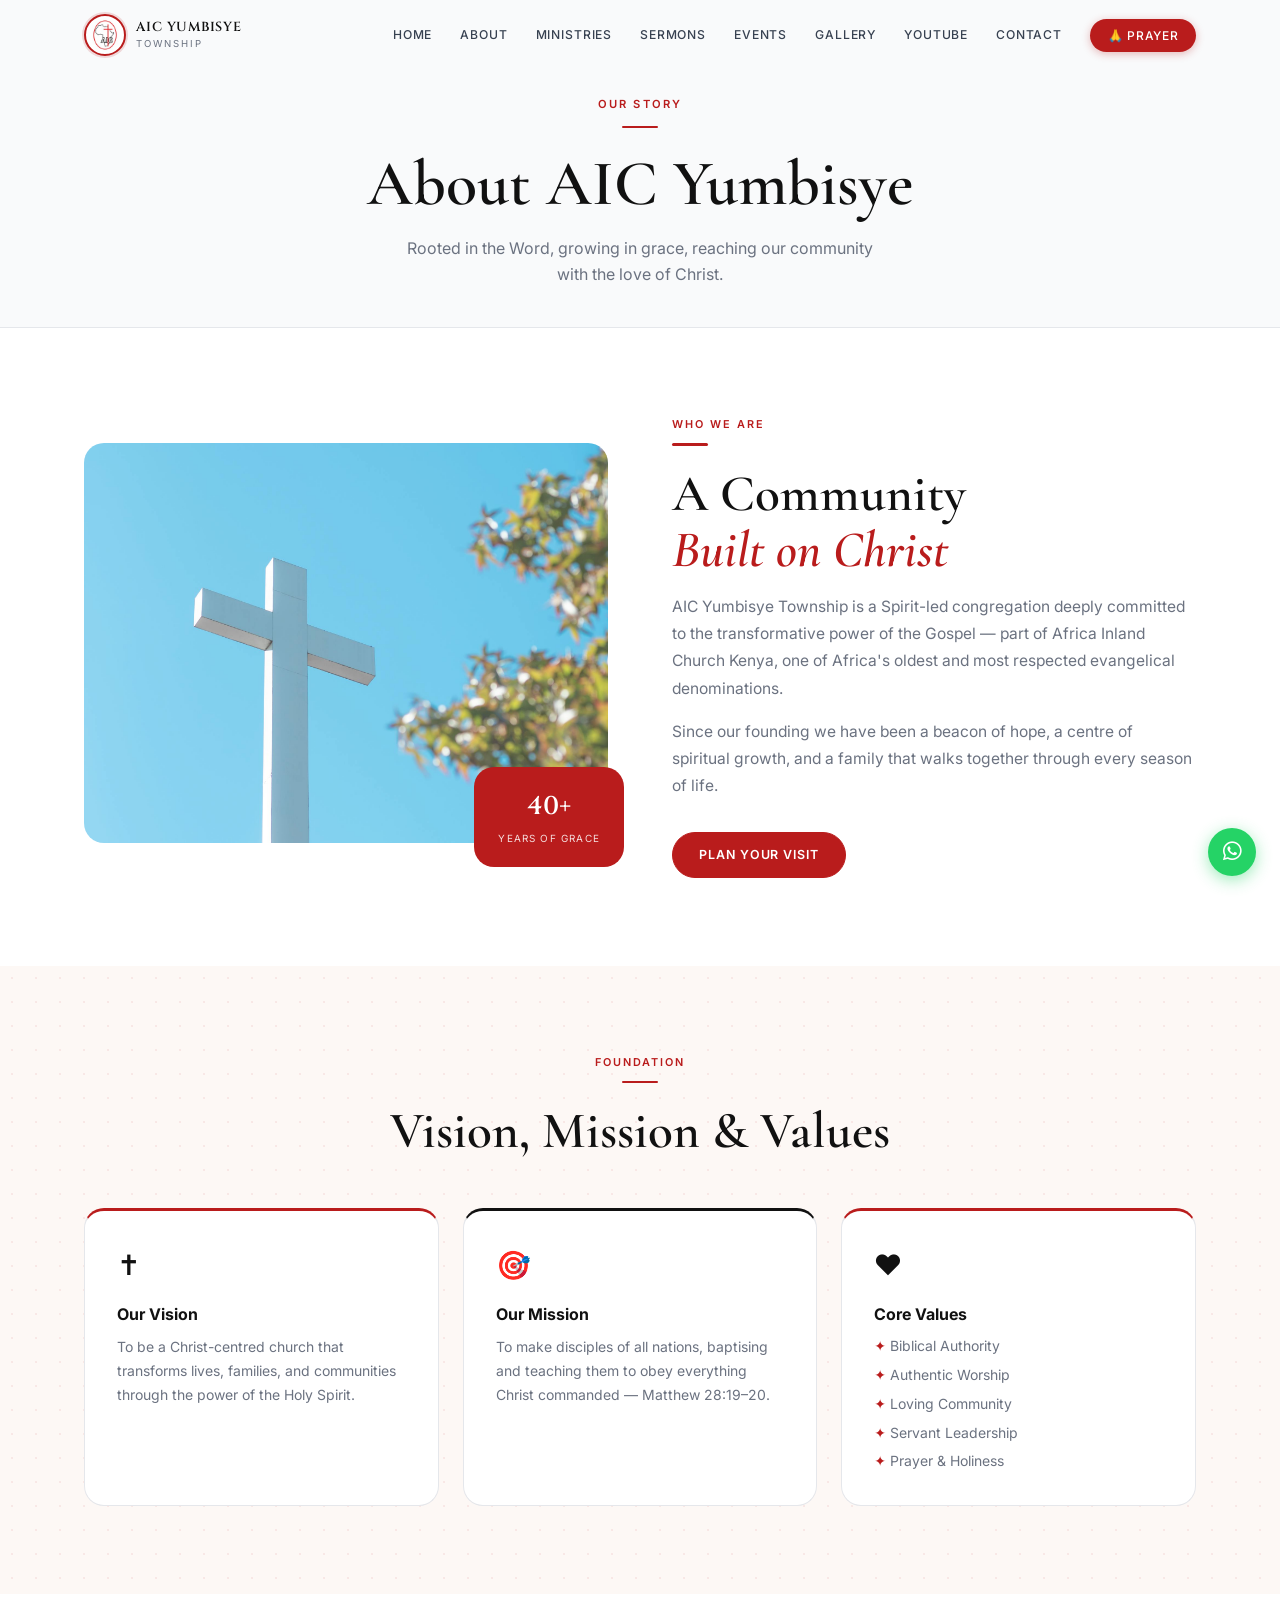
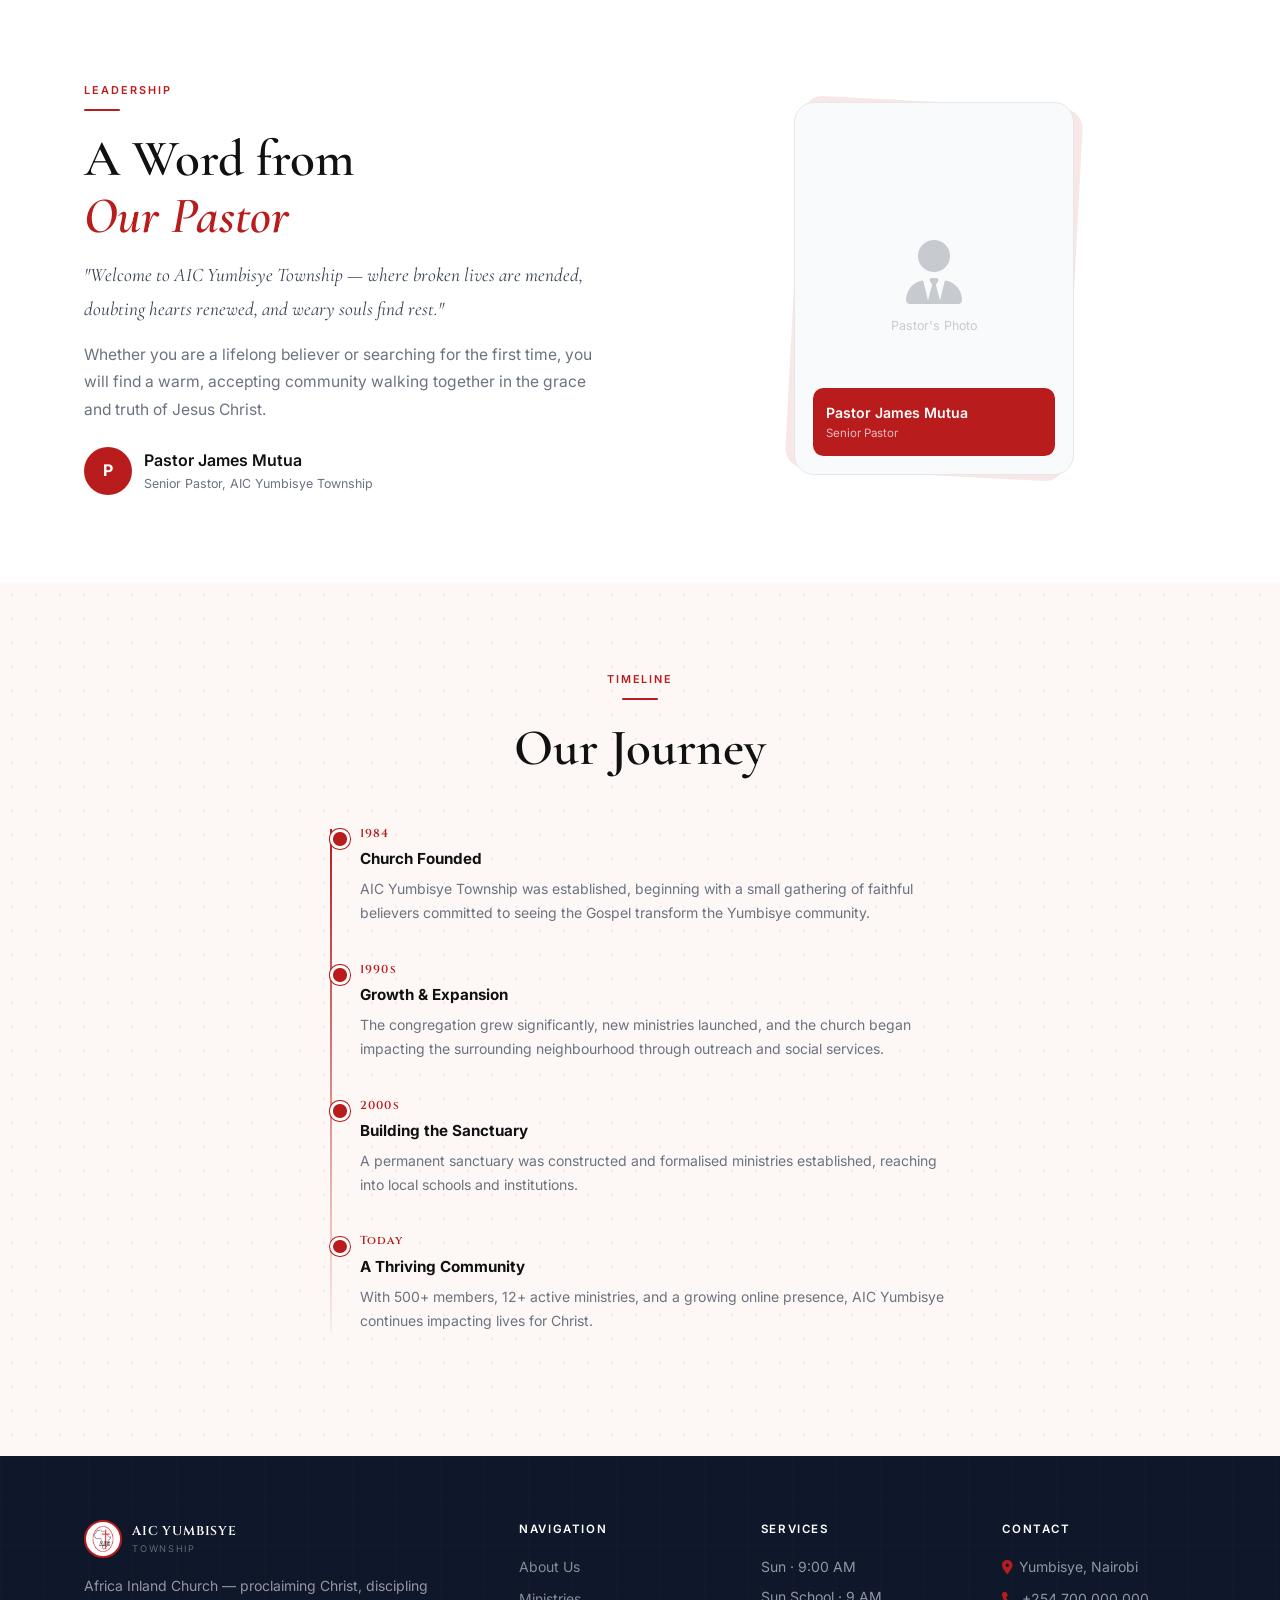
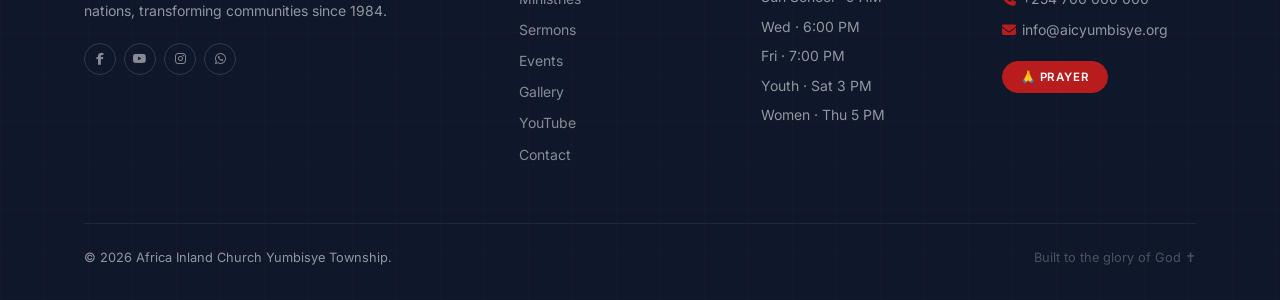
==== pages/about.html @ b7faeb1e "first commit" ====
<!DOCTYPE html>
<html lang="en">
<head>
<meta charset="UTF-8"/>
<meta name="viewport" content="width=device-width,initial-scale=1.0"/>
<title>About Us — AIC Yumbisye Township</title>
<link rel="stylesheet" href="../css/style.css"/>
<link rel="stylesheet" href="https://cdnjs.cloudflare.com/ajax/libs/font-awesome/6.5.0/css/all.min.css"/>
<script defer src="/_vercel/insights/script.js"></script>

</head><body><style>
#nav{}.page-hero{background:var(--bg-2);border-bottom:1px solid var(--line);}
.tl-line{position:absolute;left:.65rem;top:.4rem;bottom:-1.5rem;width:2px;background:linear-gradient(to bottom,var(--red),rgba(185,28,28,.08));}
</style>
<nav id="nav" class="dark-hero">
  <div class="bar">
    <div class="inner">
      <a href="../index.html" class="nav-logo">
        <img src="[data-uri]" alt="AIC Logo" class="logo-img"/>
        <div><div class="logo-name">AIC YUMBISYE</div><div class="logo-sub">Township</div></div>
      </a>
      <nav class="nl">
        <a href="../index.html">Home</a>
        <a href="../pages/about.html">About</a>
        <a href="../pages/ministries.html">Ministries</a>
        <a href="../pages/sermons.html">Sermons</a>
        <a href="../pages/events.html">Events</a>
        <a href="../pages/gallery.html">Gallery</a>
        <a href="../pages/youtube.html">YouTube</a>
        <a href="../pages/contact.html">Contact</a>
        <a href="#" onclick="openP();return false;" class="nav-pill">🙏 Prayer</a>
      </nav>
      <button id="burger" aria-label="Menu">
        <svg width="22" height="16" viewBox="0 0 22 16" fill="none">
          <rect y="0" width="22" height="2" rx="1" fill="currentColor"/>
          <rect y="7" width="16" height="2" rx="1" fill="currentColor"/>
          <rect y="14" width="22" height="2" rx="1" fill="currentColor"/>
        </svg>
      </button>
    </div>
    <div id="mob-nav">
      <a href="../index.html">Home</a>
      <a href="../pages/about.html">About</a>
      <a href="../pages/ministries.html">Ministries</a>
      <a href="../pages/sermons.html">Sermons</a>
      <a href="../pages/events.html">Events</a>
      <a href="../pages/gallery.html">Gallery</a>
      <a href="../pages/youtube.html">YouTube</a>
      <a href="../pages/contact.html">Contact</a>
      <a href="#" onclick="openP();return false;" class="mob-pill">🙏 Prayer Request</a>
    </div>
  </div>
</nav><div class="page-hero">
  <div class="wrap center">
    <p class="eyebrow">Our Story</p>
    <span class="rule center"></span>
    <h1>About AIC Yumbisye</h1>
    <p style="color:var(--ink-3);font-size:1rem;max-width:500px;margin:.75rem auto 0;">Rooted in the Word, growing in grace, reaching our community with the love of Christ.</p>
  </div>
</div>
<section class="sec bg-white">
  <div class="wrap">
    <div class="g2" style="align-items:center;gap:4rem;">
      <div class="reveal-l" style="position:relative;">
        <img src="../images/church-cross.jpg" alt="Church" style="width:100%;height:400px;object-fit:cover;border-radius:var(--r-lg);"/>
        <div style="position:absolute;bottom:-1rem;right:-1rem;background:var(--red);color:#fff;border-radius:var(--r-lg);padding:1.25rem 1.5rem;text-align:center;">
          <div style="font-family:Cinzel,serif;font-size:1.6rem;font-weight:600;">40+</div>
          <div style="font-size:.62rem;letter-spacing:.12em;text-transform:uppercase;opacity:.85;margin-top:.2rem;">Years of Grace</div>
        </div>
      </div>
      <div class="reveal-r">
        <span class="eyebrow">Who We Are</span><span class="rule"></span>
        <h2 class="sec-title">A Community<br/><em>Built on Christ</em></h2>
        <p class="sec-sub" style="margin-bottom:1rem;">AIC Yumbisye Township is a Spirit-led congregation deeply committed to the transformative power of the Gospel — part of Africa Inland Church Kenya, one of Africa's oldest and most respected evangelical denominations.</p>
        <p class="sec-sub" style="margin-bottom:2rem;">Since our founding we have been a beacon of hope, a centre of spiritual growth, and a family that walks together through every season of life.</p>
        <a href="contact.html" class="btn btn-red">Plan Your Visit</a>
      </div>
    </div>
  </div>
</section>

<section class="sec pattern">
  <div class="wrap">
    <div class="center reveal" style="margin-bottom:3rem;"><span class="eyebrow">Foundation</span><span class="rule center"></span><h2 class="sec-title">Vision, Mission & Values</h2></div>
    <div class="g3">
      <div class="card reveal" style="padding:2rem;border-top:3px solid var(--red);">
        <div style="font-size:1.75rem;margin-bottom:.9rem;">✝</div>
        <h4 style="margin-bottom:.5rem;">Our Vision</h4>
        <p class="text-sm text-muted" style="line-height:1.7;">To be a Christ-centred church that transforms lives, families, and communities through the power of the Holy Spirit.</p>
      </div>
      <div class="card reveal" style="padding:2rem;border-top:3px solid var(--ink);">
        <div style="font-size:1.75rem;margin-bottom:.9rem;">🎯</div>
        <h4 style="margin-bottom:.5rem;">Our Mission</h4>
        <p class="text-sm text-muted" style="line-height:1.7;">To make disciples of all nations, baptising and teaching them to obey everything Christ commanded — Matthew 28:19–20.</p>
      </div>
      <div class="card reveal" style="padding:2rem;border-top:3px solid var(--red);">
        <div style="font-size:1.75rem;margin-bottom:.9rem;">❤️</div>
        <h4 style="margin-bottom:.5rem;">Core Values</h4>
        <div style="display:flex;flex-direction:column;gap:.4rem;">
          <div class="text-sm text-muted"><span class="text-red">✦</span> Biblical Authority</div>
          <div class="text-sm text-muted"><span class="text-red">✦</span> Authentic Worship</div>
          <div class="text-sm text-muted"><span class="text-red">✦</span> Loving Community</div>
          <div class="text-sm text-muted"><span class="text-red">✦</span> Servant Leadership</div>
          <div class="text-sm text-muted"><span class="text-red">✦</span> Prayer & Holiness</div>
        </div>
      </div>
    </div>
  </div>
</section>

<section class="sec bg-white">
  <div class="wrap">
    <div class="g2" style="align-items:center;gap:4rem;">
      <div class="reveal-l">
        <span class="eyebrow">Leadership</span><span class="rule"></span>
        <h2 class="sec-title">A Word from<br/><em>Our Pastor</em></h2>
        <p style="font-family:Cormorant Garamond,serif;font-size:1.2rem;font-style:italic;line-height:1.78;color:var(--ink-2);margin-bottom:.9rem;">"Welcome to AIC Yumbisye Township — where broken lives are mended, doubting hearts renewed, and weary souls find rest."</p>
        <p class="sec-sub" style="margin-bottom:1.5rem;">Whether you are a lifelong believer or searching for the first time, you will find a warm, accepting community walking together in the grace and truth of Jesus Christ.</p>
        <div style="display:flex;align-items:center;gap:.75rem;">
          <div style="width:3rem;height:3rem;border-radius:50%;background:var(--red);display:flex;align-items:center;justify-content:center;color:#fff;font-weight:700;">P</div>
          <div><div class="fw6">Pastor James Mutua</div><div class="text-xs text-muted">Senior Pastor, AIC Yumbisye Township</div></div>
        </div>
      </div>
      <div class="reveal-r" style="display:flex;justify-content:center;">
        <div style="position:relative;width:min(280px,100%);">
          <div style="position:absolute;inset:0;background:var(--red);border-radius:var(--r-lg);transform:rotate(3deg);opacity:.1;"></div>
          <div style="position:relative;background:var(--bg-2);border-radius:var(--r-lg);border:1px solid var(--line);aspect-ratio:3/4;display:flex;align-items:center;justify-content:center;overflow:hidden;">
            <div style="text-align:center;color:var(--ink-3);opacity:.35;"><i class="fas fa-user-tie" style="font-size:4rem;display:block;margin-bottom:.5rem;"></i><span class="text-xs">Pastor's Photo</span></div>
            <div style="position:absolute;bottom:1.1rem;left:1.1rem;right:1.1rem;background:var(--red);border-radius:.65rem;padding:.85rem;">
              <div style="color:#fff;font-weight:600;font-size:.88rem;">Pastor James Mutua</div>
              <div style="color:rgba(255,255,255,.7);font-size:.72rem;">Senior Pastor</div>
            </div>
          </div>
        </div>
      </div>
    </div>
  </div>
</section>

<section class="sec pattern">
  <div class="wrap">
    <div class="center reveal" style="margin-bottom:3rem;"><span class="eyebrow">Timeline</span><span class="rule center"></span><h2 class="sec-title">Our Journey</h2></div>
    <div style="max-width:640px;margin:0 auto;padding-left:2.5rem;position:relative;">
      <div style="position:absolute;left:.65rem;top:.3rem;bottom:0;width:2px;background:linear-gradient(to bottom,var(--red),rgba(185,28,28,.05));"></div>

      <div class="reveal" style="position:relative;margin-bottom:2.25rem;">
        <div style="position:absolute;left:-1.85rem;top:.3rem;width:1.2rem;height:1.2rem;border-radius:50%;background:var(--red);border:3px solid #fff;box-shadow:0 0 0 1px var(--red);"></div>
        <div style="font-family:Cinzel,serif;color:var(--red);font-size:.72rem;font-weight:600;letter-spacing:.1em;margin-bottom:.25rem;">1984</div>
        <h4 style="margin-bottom:.35rem;font-size:.95rem;">Church Founded</h4>
        <p class="text-sm text-muted" style="line-height:1.7;">AIC Yumbisye Township was established, beginning with a small gathering of faithful believers committed to seeing the Gospel transform the Yumbisye community.</p>
      </div>
      <div class="reveal" style="position:relative;margin-bottom:2.25rem;">
        <div style="position:absolute;left:-1.85rem;top:.3rem;width:1.2rem;height:1.2rem;border-radius:50%;background:var(--red);border:3px solid #fff;box-shadow:0 0 0 1px var(--red);"></div>
        <div style="font-family:Cinzel,serif;color:var(--red);font-size:.72rem;font-weight:600;letter-spacing:.1em;margin-bottom:.25rem;">1990s</div>
        <h4 style="margin-bottom:.35rem;font-size:.95rem;">Growth & Expansion</h4>
        <p class="text-sm text-muted" style="line-height:1.7;">The congregation grew significantly, new ministries launched, and the church began impacting the surrounding neighbourhood through outreach and social services.</p>
      </div>
      <div class="reveal" style="position:relative;margin-bottom:2.25rem;">
        <div style="position:absolute;left:-1.85rem;top:.3rem;width:1.2rem;height:1.2rem;border-radius:50%;background:var(--red);border:3px solid #fff;box-shadow:0 0 0 1px var(--red);"></div>
        <div style="font-family:Cinzel,serif;color:var(--red);font-size:.72rem;font-weight:600;letter-spacing:.1em;margin-bottom:.25rem;">2000s</div>
        <h4 style="margin-bottom:.35rem;font-size:.95rem;">Building the Sanctuary</h4>
        <p class="text-sm text-muted" style="line-height:1.7;">A permanent sanctuary was constructed and formalised ministries established, reaching into local schools and institutions.</p>
      </div>
      <div class="reveal" style="position:relative;margin-bottom:2.25rem;">
        <div style="position:absolute;left:-1.85rem;top:.3rem;width:1.2rem;height:1.2rem;border-radius:50%;background:var(--red);border:3px solid #fff;box-shadow:0 0 0 1px var(--red);"></div>
        <div style="font-family:Cinzel,serif;color:var(--red);font-size:.72rem;font-weight:600;letter-spacing:.1em;margin-bottom:.25rem;">Today</div>
        <h4 style="margin-bottom:.35rem;font-size:.95rem;">A Thriving Community</h4>
        <p class="text-sm text-muted" style="line-height:1.7;">With 500+ members, 12+ active ministries, and a growing online presence, AIC Yumbisye continues impacting lives for Christ.</p>
      </div>
    </div>
  </div>
</section>
<footer>
  <div class="wrap" style="padding-top:4rem;padding-bottom:2rem;">
    <div style="display:grid;grid-template-columns:2fr 1fr 1fr 1fr;gap:3rem;margin-bottom:3rem;">
      <div>
        <div style="display:flex;align-items:center;gap:.65rem;margin-bottom:1rem;">
          <img src="[data-uri]" alt="AIC" style="width:38px;height:38px;border-radius:50%;border:2px solid var(--red);object-fit:contain;background:#fff;padding:1px;"/>
          <div><div style="font-family:Cinzel,serif;color:#fff;font-size:.8rem;font-weight:600;letter-spacing:.06em;">AIC YUMBISYE</div><div style="font-size:.58rem;letter-spacing:.18em;text-transform:uppercase;color:rgba(255,255,255,.35);">Township</div></div>
        </div>
        <p style="line-height:1.75;margin-bottom:1.25rem;font-size:.875rem;">Africa Inland Church — proclaiming Christ, discipling nations, transforming communities since 1984.</p>
        <div style="display:flex;gap:.5rem;flex-wrap:wrap;">
          <a href="#" class="soc" aria-label="Facebook"><i class="fab fa-facebook-f"></i></a>
          <a href="https://www.youtube.com/channel/UCGUDxsDWmpTShlr178S-XfQ" target="_blank" class="soc"><i class="fab fa-youtube"></i></a>
          <a href="#" class="soc"><i class="fab fa-instagram"></i></a>
          <a href="https://wa.me/254700000000" class="soc"><i class="fab fa-whatsapp"></i></a>
        </div>
      </div>
      <div><h5>Navigation</h5><a href="../pages/about.html">About Us</a><a href="../pages/ministries.html">Ministries</a><a href="../pages/sermons.html">Sermons</a><a href="../pages/events.html">Events</a><a href="../pages/gallery.html">Gallery</a><a href="../pages/youtube.html">YouTube</a><a href="../pages/contact.html">Contact</a></div>
      <div><h5>Services</h5><p style="margin-bottom:.45rem;font-size:.875rem;">Sun · 9:00 AM</p><p style="margin-bottom:.45rem;font-size:.875rem;">Sun School · 9 AM</p><p style="margin-bottom:.45rem;font-size:.875rem;">Wed · 6:00 PM</p><p style="margin-bottom:.45rem;font-size:.875rem;">Fri · 7:00 PM</p><p style="margin-bottom:.45rem;font-size:.875rem;">Youth · Sat 3 PM</p><p style="font-size:.875rem;">Women · Thu 5 PM</p></div>
      <div><h5>Contact</h5><p style="margin-bottom:.55rem;font-size:.875rem;"><i class="fas fa-map-marker-alt" style="color:var(--red);margin-right:.35rem;"></i>Yumbisye, Nairobi</p><p style="margin-bottom:.55rem;font-size:.875rem;"><i class="fas fa-phone" style="color:var(--red);margin-right:.35rem;"></i>+254 700 000 000</p><p style="margin-bottom:1.25rem;font-size:.875rem;"><i class="fas fa-envelope" style="color:var(--red);margin-right:.35rem;"></i>info@aicyumbisye.org</p><button onclick="openP()" class="btn btn-sm" style="background:var(--red);color:#fff;border-color:var(--red);">🙏 Prayer</button></div>
    </div>
    <div style="border-top:1px solid rgba(255,255,255,.07);padding-top:1.5rem;display:flex;justify-content:space-between;align-items:center;flex-wrap:wrap;gap:1rem;">
      <p style="font-size:.8rem;">© <span id="yr"></span> Africa Inland Church Yumbisye Township.</p>
      <p style="font-size:.8rem;color:rgba(255,255,255,.25);">Built to the glory of God ✝</p>
    </div>
  </div>
</footer>
<style>@media(max-width:860px){footer .wrap>div:first-child{grid-template-columns:1fr 1fr!important}} @media(max-width:500px){footer .wrap>div:first-child{grid-template-columns:1fr!important}}</style>
<div id="pmodal" style="position:fixed;inset:0;z-index:300;background:rgba(0,0,0,.65);backdrop-filter:blur(4px);align-items:center;justify-content:center;padding:1rem;" onclick="closePBg(event)">
  <div id="pbox" style="background:#fff;border-radius:1.25rem;max-width:460px;width:100%;padding:2.5rem;position:relative;box-shadow:0 24px 64px rgba(0,0,0,.2);">
    <button onclick="closeP()" style="position:absolute;top:1rem;right:1rem;width:2rem;height:2rem;border-radius:50%;background:var(--bg-2);border:none;cursor:pointer;font-size:.9rem;display:flex;align-items:center;justify-content:center;" onmouseover="this.style.background='var(--red)';this.style.color='#fff'" onmouseout="this.style.background='var(--bg-2)';this.style.color='inherit'">✕</button>
    <div style="text-align:center;margin-bottom:1.75rem;">
      <div style="width:3rem;height:3rem;background:var(--red-s);border-radius:50%;display:flex;align-items:center;justify-content:center;margin:0 auto .9rem;font-size:1.3rem;">🙏</div>
      <h3 style="font-family:Cormorant Garamond,serif;font-size:1.75rem;font-weight:600;margin-bottom:.3rem;">Prayer Request</h3>
      <p style="color:var(--ink-3);font-size:.875rem;">Share your heart — our team will intercede for you.</p>
    </div>
    <div id="pform" style="display:flex;flex-direction:column;gap:.9rem;">
      <input id="prn" type="text" placeholder="Your Name" class="inp"/>
      <input id="pre" type="email" placeholder="Email (optional)" class="inp"/>
      <textarea id="prr" placeholder="Write your prayer request here…" class="inp"></textarea>
      <label style="display:flex;align-items:center;gap:.5rem;font-size:.85rem;color:var(--ink-3);cursor:pointer;"><input type="checkbox" style="accent-color:var(--red);"> Submit anonymously</label>
      <button onclick="submitP()" class="btn btn-red" style="width:100%;justify-content:center;">Submit Request</button>
    </div>
    <div id="pok" style="display:none;text-align:center;padding:1rem 0;">
      <div style="font-size:2.5rem;margin-bottom:.75rem;">🙏</div>
      <h4 style="font-size:1.1rem;font-weight:600;margin-bottom:.3rem;">Received!</h4>
      <p style="color:var(--ink-3);font-size:.875rem;">Our prayer team will lift your request to the Lord. Be blessed!</p>
    </div>
  </div>
</div><a href="https://wa.me/254700000000?text=Hello%20AIC%20Yumbisye!" target="_blank" class="wa" aria-label="WhatsApp"><i class="fab fa-whatsapp"></i></a><script>
const nav=document.getElementById('nav');
function syncNav(){if(window.scrollY>40){nav.classList.add('scrolled');nav.classList.remove('dark-hero');}else{nav.classList.remove('scrolled');if(nav.dataset.dark)nav.classList.add('dark-hero');}}
window.addEventListener('scroll',syncNav,{passive:true});syncNav();
document.getElementById('burger').addEventListener('click',()=>{const m=document.getElementById('mob-nav');m.style.display=m.style.display==='block'?'none':'block';});
const ro=new IntersectionObserver(entries=>{entries.forEach(e=>{if(e.isIntersecting){e.target.classList.add('up');ro.unobserve(e.target);}});},{threshold:.1});
document.querySelectorAll('.reveal,.reveal-l,.reveal-r').forEach(el=>ro.observe(el));
function openP(){document.getElementById('pmodal').classList.add('on');}
function closeP(){document.getElementById('pmodal').classList.remove('on');document.getElementById('pok').style.display='none';document.getElementById('pform').style.display='flex';}
function closePBg(e){if(e.target===document.getElementById('pmodal'))closeP();}
function submitP(){if(!document.getElementById('prr').value.trim()){alert('Please write your prayer request.');return;}document.getElementById('pform').style.display='none';document.getElementById('pok').style.display='block';setTimeout(closeP,4000);}
const yr=document.getElementById('yr');if(yr)yr.textContent=new Date().getFullYear();
</script></body></html>
---- css/style.css ----
/* ═══════════════════════════════════════════════════════
   AIC YUMBISYE — CLEAN DESIGN SYSTEM v3
   Philosophy: White-first. Red accents. One dark section max per page.
═══════════════════════════════════════════════════════ */

@import url('https://fonts.googleapis.com/css2?family=Cormorant+Garamond:ital,wght@0,400;0,500;0,600;0,700;1,400;1,600&family=Inter:wght@300;400;500;600&family=Cinzel:wght@500;600&display=swap');

:root {
  --red:      #B91C1C;
  --red-h:    #991B1B;
  --red-s:    #FEF2F2;   /* red tint bg */
  --ink:      #111111;
  --ink-2:    #374151;
  --ink-3:    #6B7280;
  --line:     #E5E7EB;
  --bg:       #FFFFFF;
  --bg-2:     #F9FAFB;
  --bg-3:     #FDF8F5;   /* warm cream */
  --dark:     #0F172A;   /* used ONCE per page max */
  --r:        0.75rem;
  --r-lg:     1.25rem;
  --shadow:   0 1px 3px rgba(0,0,0,.06), 0 4px 16px rgba(0,0,0,.06);
  --shadow-md:0 4px 24px rgba(0,0,0,.10);
  --t:        .28s ease;
}

*, *::before, *::after { box-sizing: border-box; margin: 0; padding: 0; }
html { scroll-behavior: smooth; }
body {
  font-family: 'Inter', system-ui, sans-serif;
  background: #fff;
  color: var(--ink);
  line-height: 1.6;
  -webkit-font-smoothing: antialiased;
  overflow-x: hidden;
}

/* ── TYPE ── */
h1,h2,h3 { font-family: 'Cormorant Garamond', Georgia, serif; line-height: 1.12; font-weight: 600; }
.cinzel   { font-family: 'Cinzel', serif; }

/* ── LAYOUT ── */
.wrap     { max-width: 1160px; margin: 0 auto; padding: 0 1.5rem; }
.sec      { padding: 5.5rem 0; }
.sec-sm   { padding: 3.5rem 0; }

/* ── SUBTLE BG PATTERNS (very light) ── */
.bg-white  { background: #fff; }
.bg-cream  { background: var(--bg-3); }
.bg-grey   { background: var(--bg-2); }
.bg-red-tint { background: var(--red-s); }

/* Cross dot pattern — only on cream bg */
.pattern {
  background-color: var(--bg-3);
  background-image: radial-gradient(circle, rgba(185,28,28,.07) 1px, transparent 1px);
  background-size: 24px 24px;
}

/* Dark hero only — fine grid */
.bg-dark {
  background-color: var(--dark);
  background-image:
    linear-gradient(rgba(185,28,28,.06) 1px, transparent 1px),
    linear-gradient(90deg, rgba(185,28,28,.06) 1px, transparent 1px);
  background-size: 44px 44px;
}

/* Red section — diagonal stripe */
.bg-red-full {
  background-color: var(--red);
  background-image: repeating-linear-gradient(
    -45deg, transparent, transparent 12px,
    rgba(255,255,255,.04) 12px, rgba(255,255,255,.04) 13px
  );
}

/* ════════════════════════════════
   NAVBAR  — single unified bar
════════════════════════════════ */
#nav {
  position: fixed; top: 0; left: 0; right: 0; z-index: 200;
  /* single bar — no ticker above */
}
#nav .bar {
  background: rgba(255,255,255,.0);
  backdrop-filter: blur(0px);
  border-bottom: 1px solid transparent;
  transition: background var(--t), backdrop-filter var(--t), border-color var(--t), box-shadow var(--t);
}
#nav.scrolled .bar {
  background: rgba(255,255,255,.97);
  backdrop-filter: blur(16px);
  border-bottom: 1px solid var(--line);
  box-shadow: 0 1px 12px rgba(0,0,0,.06);
}
/* Dark page heroes need white nav text before scroll */
#nav.dark-hero .logo-name,
#nav.dark-hero .logo-sub,
#nav.dark-hero .nl a { color: rgba(255,255,255,.85); }
#nav.dark-hero .nl a::after { background: #fff; }
#nav.dark-hero #burger svg { color: #fff; }
#nav.scrolled .logo-name  { color: var(--ink) !important; }
#nav.scrolled .logo-sub   { color: var(--ink-3) !important; }
#nav.scrolled .nl a       { color: var(--ink-2) !important; }
#nav.scrolled #burger svg { color: var(--ink) !important; }

#nav .inner {
  max-width: 1160px; margin: 0 auto;
  display: flex; align-items: center; justify-content: space-between;
  padding: .9rem 1.5rem;
  gap: 2rem;
}

/* Logo */
.nav-logo { display: flex; align-items: center; gap: .65rem; text-decoration: none; flex-shrink: 0; }
.logo-img  {
  width: 42px; height: 42px; border-radius: 50%;
  background: #fff; border: 2px solid var(--red);
  object-fit: contain; padding: 1px;
  flex-shrink: 0;
  box-shadow: 0 0 0 2px rgba(185,28,28,.15);
}
.logo-name { font-family: 'Cinzel', serif; font-size: .82rem; font-weight: 600; color: var(--ink); letter-spacing: .06em; line-height: 1.2; transition: color var(--t); }
.logo-sub  { font-size: .6rem; letter-spacing: .2em; text-transform: uppercase; color: var(--ink-3); transition: color var(--t); }

/* Nav links */
.nl { display: flex; align-items: center; gap: 1.75rem; }
.nl a {
  font-size: .76rem; font-weight: 500; letter-spacing: .07em; text-transform: uppercase;
  color: var(--ink-2); text-decoration: none;
  position: relative; padding-bottom: 2px;
  transition: color var(--t);
}
.nl a::after {
  content: ''; position: absolute; bottom: 0; left: 0; right: 0;
  height: 1.5px; background: var(--red);
  transform: scaleX(0); transform-origin: center;
  transition: transform var(--t);
}
.nl a:hover, .nl a.active { color: var(--red); }
.nl a:hover::after, .nl a.active::after { transform: scaleX(1); }

/* Prayer CTA pill */
.nav-pill {
  background: var(--red); color: #fff !important;
  padding: .45rem 1.1rem !important; border-radius: 2rem;
  font-size: .75rem !important;
  letter-spacing: .06em !important;
  white-space: nowrap; flex-shrink: 0;
  transition: background var(--t) !important;
  box-shadow: 0 2px 8px rgba(185,28,28,.3);
}
.nav-pill::after { display: none !important; }
.nav-pill:hover  { background: var(--red-h) !important; }

/* Mobile burger */
#burger { display: none; background: none; border: none; cursor: pointer; padding: .3rem; }
#mob-nav {
  display: none;
  background: #fff;
  border-top: 1px solid var(--line);
  padding: .75rem 0 1.25rem;
}
#mob-nav a {
  display: block; padding: .7rem 1.5rem;
  font-size: .85rem; font-weight: 500; color: var(--ink-2);
  text-decoration: none; letter-spacing: .04em;
  border-bottom: 1px solid var(--line);
  transition: background var(--t), color var(--t);
}
#mob-nav a:last-of-type { border-bottom: none; }
#mob-nav a:hover { background: var(--red-s); color: var(--red); }
.mob-pill {
  margin: .75rem 1.5rem 0;
  display: block; text-align: center;
  background: var(--red); color: #fff !important;
  border-radius: 2rem; padding: .7rem 1.5rem !important;
  font-weight: 600 !important;
}

@media (max-width: 860px) {
  .nl     { display: none; }
  #burger { display: flex; align-items: center; justify-content: center; }
}

/* ════════════════
   PAGE HERO (inner pages)
════════════════ */
.page-hero {
   /* padding: 9rem 0 4.5rem; */
  padding: 6rem 0 2.5rem;
  background: #fff;
  border-bottom: 1px solid var(--line);
  text-align: center;
}
.page-hero .eyebrow {
  font-size: .7rem; font-weight: 600; letter-spacing: .18em;
  text-transform: uppercase; color: var(--red); margin-bottom: .75rem;
}
.page-hero h1 {
  font-size: clamp(2.4rem, 5.5vw, 4rem); color: var(--ink);
  margin-bottom: 1rem;
}
.page-hero p { color: var(--ink-3); font-size: 1rem; max-width: 500px; margin: 0 auto; }

/* ════════════════
   SECTION LABELS
════════════════ */
.eyebrow {
  font-size: .68rem; font-weight: 600; letter-spacing: .18em;
  text-transform: uppercase; color: var(--red); display: block; margin-bottom: .6rem;
}
.sec-title {
  font-size: clamp(2rem, 4.5vw, 3.2rem);
  color: var(--ink); margin-bottom: .9rem; line-height: 1.1;
}
.sec-title em { color: var(--red); font-style: italic; }
.sec-sub  { color: var(--ink-3); font-size: .975rem; max-width: 520px; line-height: 1.75; }

/* thin red rule */
.rule { width: 36px; height: 2.5px; background: var(--red); border-radius: 2px; display: block; margin: .6rem 0 1.25rem; }
.rule.center { margin: .6rem auto 1.25rem; }

/* ════════════════
   BUTTONS
════════════════ */
.btn {
  display: inline-flex; align-items: center; gap: .45rem;
  font-size: .78rem; font-weight: 600; letter-spacing: .07em; text-transform: uppercase;
  padding: .75rem 1.65rem; border-radius: 2rem;
  border: 1.5px solid transparent;
  text-decoration: none; cursor: pointer;
  transition: all var(--t); white-space: nowrap;
  font-family: 'Inter', sans-serif;
}
.btn-red   { background: var(--red); color: #fff; border-color: var(--red); }
.btn-red:hover { background: var(--red-h); border-color: var(--red-h); transform: translateY(-1px); box-shadow: 0 6px 20px rgba(185,28,28,.28); }
.btn-ghost { background: transparent; color: var(--red); border-color: var(--red); }
.btn-ghost:hover { background: var(--red); color: #fff; transform: translateY(-1px); }
.btn-dark  { background: transparent; color: #fff; border-color: rgba(255,255,255,.4); }
.btn-dark:hover { background: #fff; color: var(--ink); }
.btn-sm    { padding: .5rem 1.1rem; font-size: .72rem; }

/* ════════════════
   CARDS
════════════════ */
.card {
  background: #fff; border-radius: var(--r-lg);
  border: 1px solid var(--line);
  overflow: hidden;
  transition: transform var(--t), box-shadow var(--t), border-color var(--t);
}
.card:hover { transform: translateY(-4px); box-shadow: var(--shadow-md); border-color: rgba(185,28,28,.15); }

/* ════════════════
   SCHEDULE TABLE
════════════════ */
.sched-row {
  display: grid; grid-template-columns: 1fr auto auto;
  gap: 1rem; align-items: center;
  padding: 1.1rem 1.5rem;
  border-bottom: 1px solid var(--line);
  transition: background var(--t);
}
.sched-row:last-child { border-bottom: none; }
.sched-row:hover { background: var(--red-s); }

/* ════════════════
   MASONRY
════════════════ */
.masonry { columns: 3 240px; column-gap: .75rem; }
.m-item  { break-inside: avoid; margin-bottom: .75rem; border-radius: var(--r); overflow: hidden; cursor: pointer; position: relative; }
.m-item img { width: 100%; display: block; transition: transform .5s ease; }
.m-item:hover img { transform: scale(1.05); }
.m-overlay { position: absolute; inset: 0; background: transparent; display: flex; align-items: center; justify-content: center; transition: background var(--t); }
.m-overlay i { color: #fff; font-size: 1.4rem; opacity: 0; transform: scale(.5); transition: all .3s; }
.m-item:hover .m-overlay { background: rgba(185,28,28,.45); }
.m-item:hover .m-overlay i { opacity: 1; transform: scale(1); }

/* ════════════════
   TESTIMONIAL
════════════════ */
.tslide { display: none; }
.tslide.on { display: block; }

/* ════════════════
   COUNTDOWN
════════════════ */
.cd-wrap { display: flex; gap: .75rem; }
.cd-box  { text-align: center; background: rgba(255,255,255,.12); border: 1px solid rgba(255,255,255,.2); border-radius: var(--r); padding: .9rem 1.1rem; }
.cd-n    { font-family: 'Cinzel', serif; font-size: 1.9rem; font-weight: 600; color: #fff; line-height: 1; }
.cd-l    { font-size: .58rem; letter-spacing: .15em; text-transform: uppercase; color: rgba(255,255,255,.6); margin-top: .2rem; }

/* Light countdown (events page) */
.cd-box.light { background: var(--red-s); border: 1px solid rgba(185,28,28,.15); }
.cd-box.light .cd-n { color: var(--red); }
.cd-box.light .cd-l { color: var(--ink-3); }

/* ════════════════
   FORM INPUTS
════════════════ */
.inp {
  width: 100%; padding: .8rem 1rem;
  border: 1.5px solid var(--line); border-radius: var(--r);
  font-size: .9rem; font-family: 'Inter', sans-serif;
  color: var(--ink); background: #fff; outline: none;
  transition: border-color var(--t), box-shadow var(--t);
}
.inp:focus { border-color: var(--red); box-shadow: 0 0 0 3px rgba(185,28,28,.08); }
.inp::placeholder { color: var(--ink-3); }
textarea.inp { resize: vertical; min-height: 120px; }

/* ════════════════
   PRAYER MODAL
════════════════ */
#pmodal { display: none; }
#pmodal.on { display: flex; }

/* ════════════════
   WHATSAPP FAB
════════════════ */
.wa {
  position: fixed; bottom: 1.5rem; right: 1.5rem; z-index: 100;
  width: 3rem; height: 3rem; border-radius: 50%;
  background: #25D366; color: #fff;
  display: flex; align-items: center; justify-content: center;
  font-size: 1.35rem; text-decoration: none;
  box-shadow: 0 4px 16px rgba(37,211,102,.45);
  animation: wap 2.5s ease-in-out infinite;
}
@keyframes wap {
  0%,100% { box-shadow: 0 4px 16px rgba(37,211,102,.45); }
  50%      { box-shadow: 0 4px 28px rgba(37,211,102,.7); }
}

/* ════════════════
   SCROLL REVEAL
════════════════ */
.reveal, .reveal-l, .reveal-r {
  opacity: 0; transition: opacity .7s ease, transform .7s ease;
}
.reveal   { transform: translateY(28px); }
.reveal-l { transform: translateX(-28px); }
.reveal-r { transform: translateX(28px); }
.reveal.up, .reveal-l.up, .reveal-r.up { opacity: 1; transform: none; }
.reveal:nth-child(2){transition-delay:.08s}
.reveal:nth-child(3){transition-delay:.16s}
.reveal:nth-child(4){transition-delay:.24s}
.reveal:nth-child(5){transition-delay:.32s}
.reveal:nth-child(6){transition-delay:.40s}

/* ════════════════
   HERO SLIDES
════════════════ */
.hslide { position: absolute; inset: 0; opacity: 0; transition: opacity 1.3s ease; }
.hslide.on { opacity: 1; }
/* .hslide.s1 { background: linear-gradient(160deg, rgba(15,23,42,.55) 0%, rgba(153,27,27,.40) 100%), url('../images/1a.jpg') center/cover no-repeat; }
.hslide.s2 { background: linear-gradient(160deg, rgba(153,27,27,.45) 0%, rgba(15,23,42,.55) 100%), url('../images/2a.jpg') center/cover no-repeat; }
.hslide.s3 { background: linear-gradient(160deg, rgba(15,23,42,.50) 0%, rgba(153,27,27,.40) 100%), url('../images/3a.jpg') center/cover no-repeat; } */

.hslide.s1 { background: linear-gradient(160deg, rgba(15,23,42,.55) 0%, rgba(153,27,27,.40) 100%), url('../images/banner1.jpg') center/cover no-repeat; }
.hslide.s2 { background: linear-gradient(160deg, rgba(153,27,27,.45) 0%, rgba(15,23,42,.55) 100%), url('../images/banner2.jpg') center/cover no-repeat; }
.hslide.s3 { background: linear-gradient(160deg, rgba(15,23,42,.50) 0%, rgba(153,27,27,.40) 100%), url('../images/banner3.jpg') center/cover no-repeat; }

/* ════════════════
   FOOTER
════════════════ */
footer {
  background: var(--dark);
  background-image:
    linear-gradient(rgba(185,28,28,.05) 1px, transparent 1px),
    linear-gradient(90deg, rgba(185,28,28,.05) 1px, transparent 1px);
  background-size: 44px 44px;
  color: rgba(255,255,255,.55);
  font-size: .875rem;
}
footer h5 { color: #fff; font-size: .72rem; letter-spacing: .14em; text-transform: uppercase; font-family: 'Inter', sans-serif; font-weight: 600; margin-bottom: 1.1rem; }
footer a  { color: rgba(255,255,255,.5); text-decoration: none; display: block; margin-bottom: .55rem; transition: color var(--t); font-size: .875rem; }
footer a:hover { color: #fff; }
.soc {
  width: 2rem; height: 2rem; border-radius: 50%;
  border: 1px solid rgba(255,255,255,.15);
  display: inline-flex; align-items: center; justify-content: center;
  color: rgba(255,255,255,.5); font-size: .75rem;
  transition: all var(--t); text-decoration: none;
}
.soc:hover { border-color: var(--red); background: var(--red); color: #fff; }

/* ════════════════
   GRID HELPERS
════════════════ */
.g2 { display: grid; grid-template-columns: 1fr 1fr; gap: 2rem; }
.g3 { display: grid; grid-template-columns: repeat(3,1fr); gap: 1.5rem; }
.g4 { display: grid; grid-template-columns: repeat(4,1fr); gap: 1.5rem; }
.flex { display: flex; align-items: center; }
.between { justify-content: space-between; }
.gap1 { gap: .5rem; } .gap2 { gap: 1rem; } .gap3 { gap: 1.5rem; }
.center { text-align: center; }

/* ════════════════
   UTILITY
════════════════ */
.text-red   { color: var(--red); }
.text-white { color: #fff; }
.text-muted { color: var(--ink-3); }
.text-sm    { font-size: .875rem; }
.text-xs    { font-size: .78rem; }
.fw6        { font-weight: 600; }
.mt1{margin-top:.5rem}.mt2{margin-top:1rem}.mt3{margin-top:1.5rem}.mt4{margin-top:2rem}.mt6{margin-top:3rem}
.mb1{margin-bottom:.5rem}.mb2{margin-bottom:1rem}.mb3{margin-bottom:1.5rem}

/* ════════════════
   RESPONSIVE
════════════════ */
@media (max-width: 900px) {
  .g3 { grid-template-columns: 1fr 1fr; }
  .g4 { grid-template-columns: 1fr 1fr; }
  .sec { padding: 4rem 0; }
}
@media (max-width: 640px) {
  .g2, .g3, .g4 { grid-template-columns: 1fr; }
  .sec { padding: 3rem 0; }
  .sec-sm { padding: 2rem 0; }
  .cd-wrap { gap: .5rem; }
  .cd-box  { padding: .7rem .8rem; }
  .cd-n    { font-size: 1.5rem; }
  .sched-row { grid-template-columns: 1fr; gap: .3rem; }
  .masonry { columns: 2 160px; }
  .nl { gap: 1rem; }
}
@media (max-width: 400px) {
  .masonry { columns: 1; }
  .wrap { padding: 0 1rem; }
}
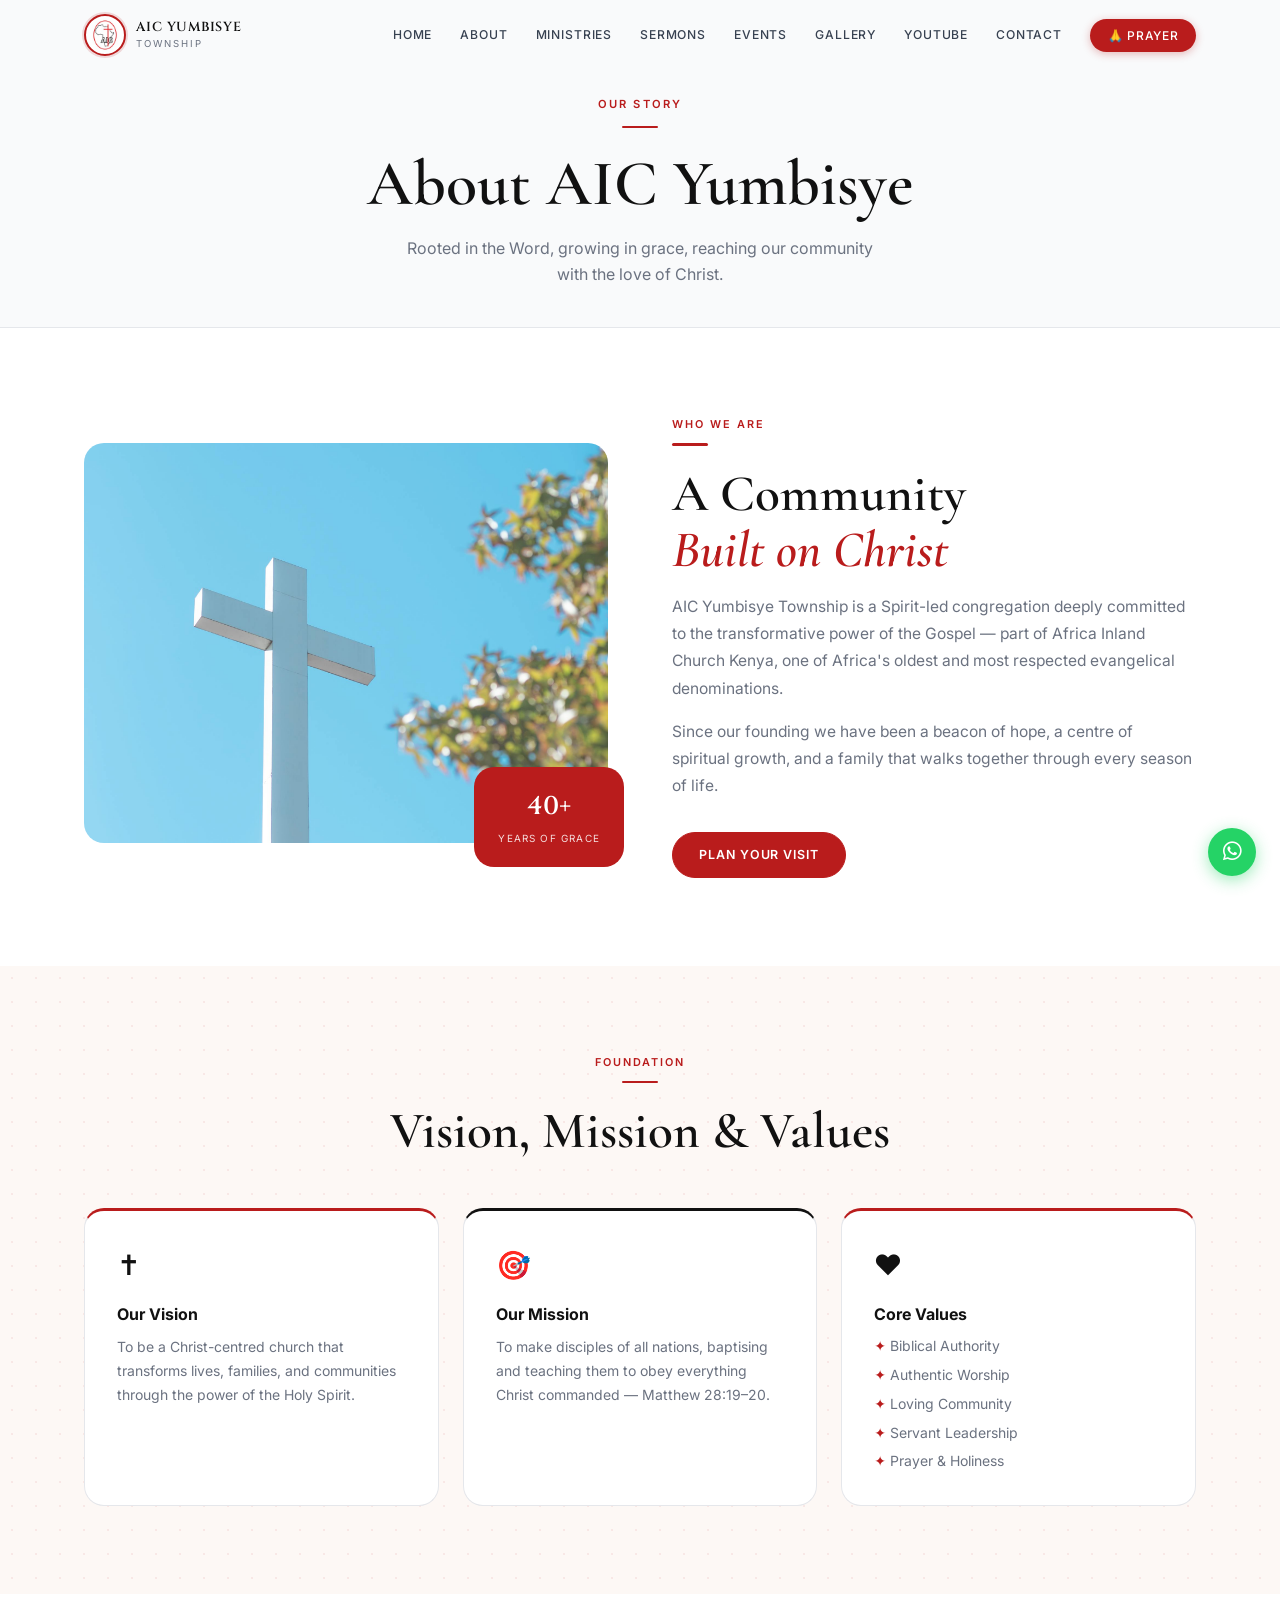
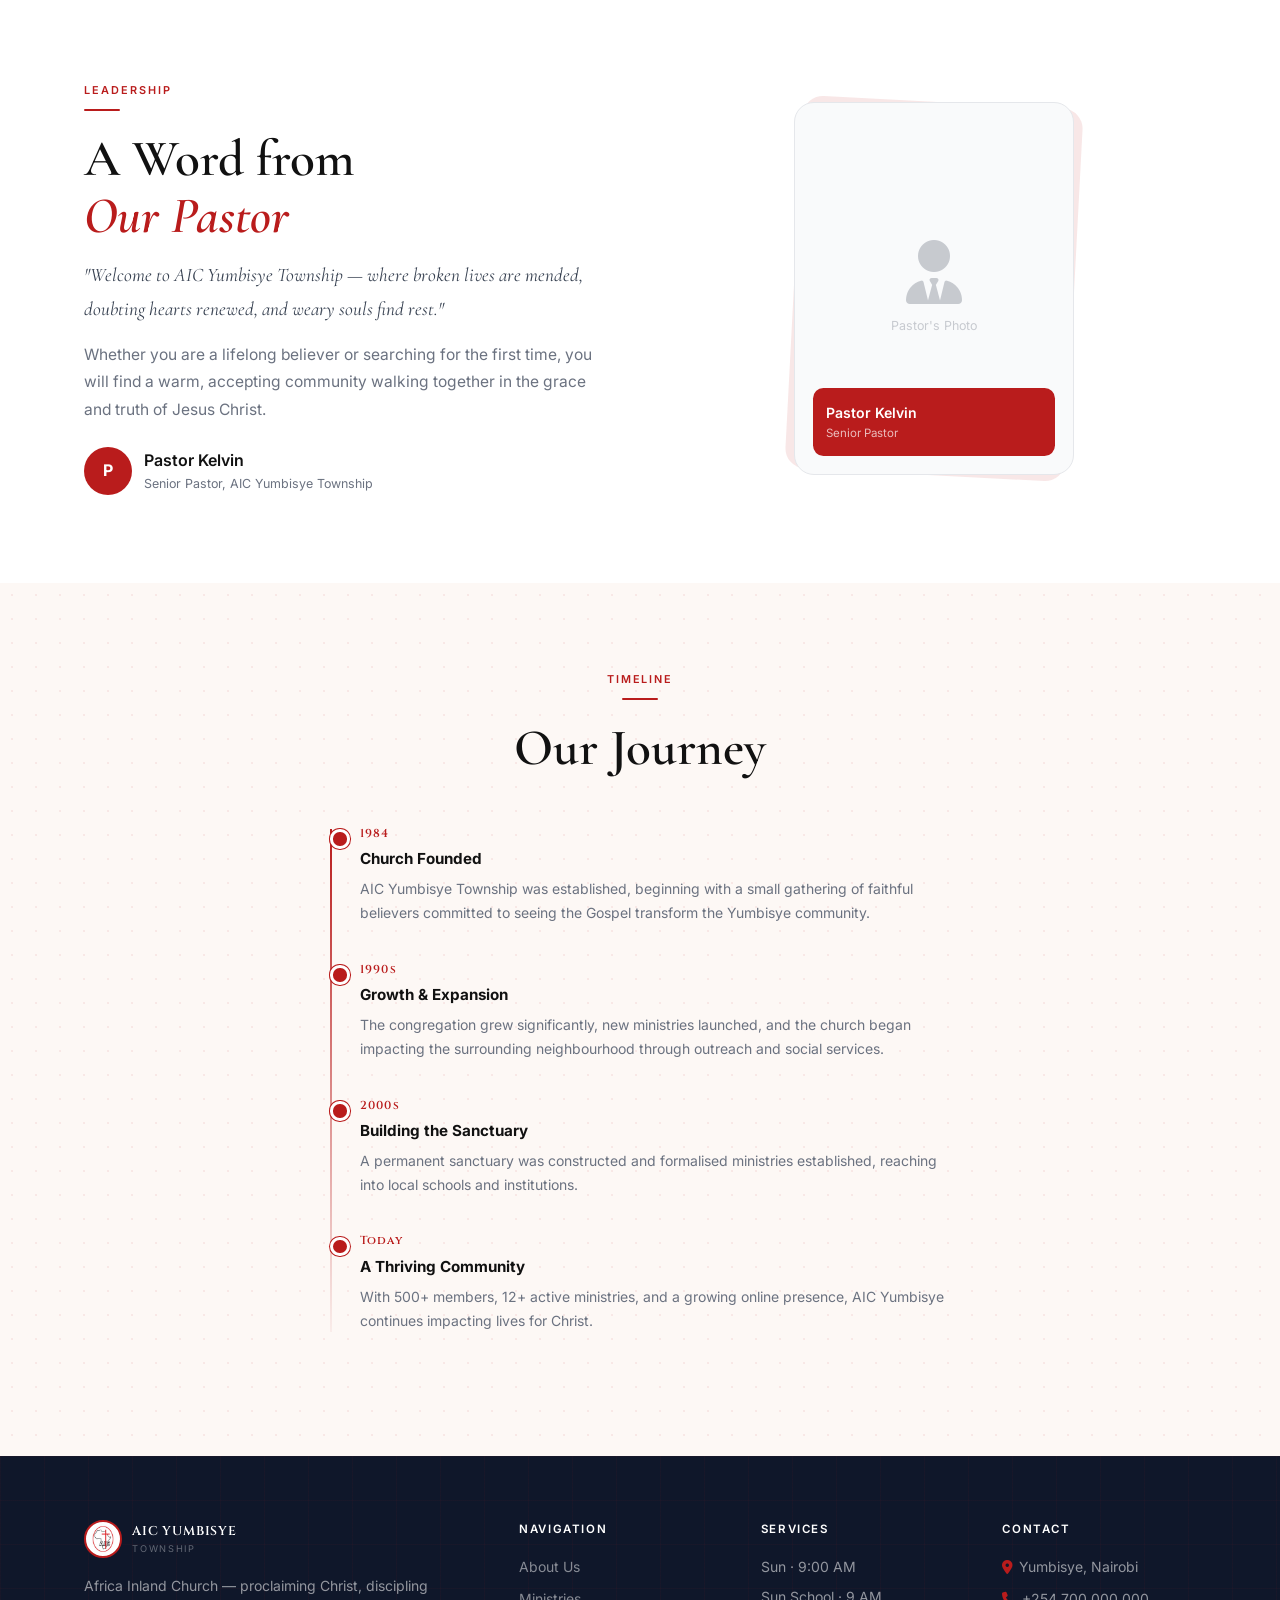
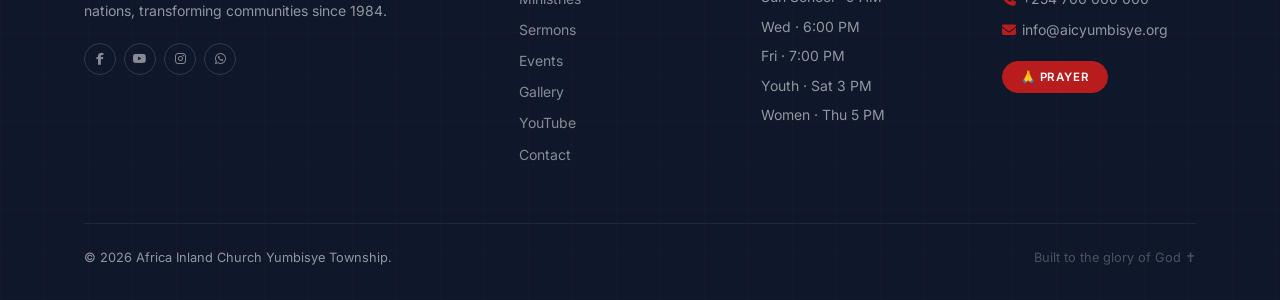
==== commit d712bf61: "first commit" ====
--- a/pages/about.html
+++ b/pages/about.html
@@ -6,7 +6,13 @@
 <title>About Us — AIC Yumbisye Township</title>
 <link rel="stylesheet" href="../css/style.css"/>
 <link rel="stylesheet" href="https://cdnjs.cloudflare.com/ajax/libs/font-awesome/6.5.0/css/all.min.css"/>
+<!-- Vercel Web Analytics -->
+<script>window.va = window.va || function(){(window.vaq = window.vaq || []).push(arguments);};</script>
 <script defer src="/_vercel/insights/script.js"></script>
+
+<!-- Vercel Speed Insights -->
+<script>window.si = window.si || function(){(window.siq = window.siq || []).push(arguments);};</script>
+<script defer src="/_vercel/speed-insights/script.js"></script>
 
 </head><body><style>
 #nav{}.page-hero{background:var(--bg-2);border-bottom:1px solid var(--line);}
@@ -118,7 +124,7 @@
         <p class="sec-sub" style="margin-bottom:1.5rem;">Whether you are a lifelong believer or searching for the first time, you will find a warm, accepting community walking together in the grace and truth of Jesus Christ.</p>
         <div style="display:flex;align-items:center;gap:.75rem;">
           <div style="width:3rem;height:3rem;border-radius:50%;background:var(--red);display:flex;align-items:center;justify-content:center;color:#fff;font-weight:700;">P</div>
-          <div><div class="fw6">Pastor James Mutua</div><div class="text-xs text-muted">Senior Pastor, AIC Yumbisye Township</div></div>
+          <div><div class="fw6">Pastor Kelvin</div><div class="text-xs text-muted">Senior Pastor, AIC Yumbisye Township</div></div>
         </div>
       </div>
       <div class="reveal-r" style="display:flex;justify-content:center;">
@@ -127,7 +133,7 @@
           <div style="position:relative;background:var(--bg-2);border-radius:var(--r-lg);border:1px solid var(--line);aspect-ratio:3/4;display:flex;align-items:center;justify-content:center;overflow:hidden;">
             <div style="text-align:center;color:var(--ink-3);opacity:.35;"><i class="fas fa-user-tie" style="font-size:4rem;display:block;margin-bottom:.5rem;"></i><span class="text-xs">Pastor's Photo</span></div>
             <div style="position:absolute;bottom:1.1rem;left:1.1rem;right:1.1rem;background:var(--red);border-radius:.65rem;padding:.85rem;">
-              <div style="color:#fff;font-weight:600;font-size:.88rem;">Pastor James Mutua</div>
+              <div style="color:#fff;font-weight:600;font-size:.88rem;">Pastor Kelvin</div>
               <div style="color:rgba(255,255,255,.7);font-size:.72rem;">Senior Pastor</div>
             </div>
           </div>
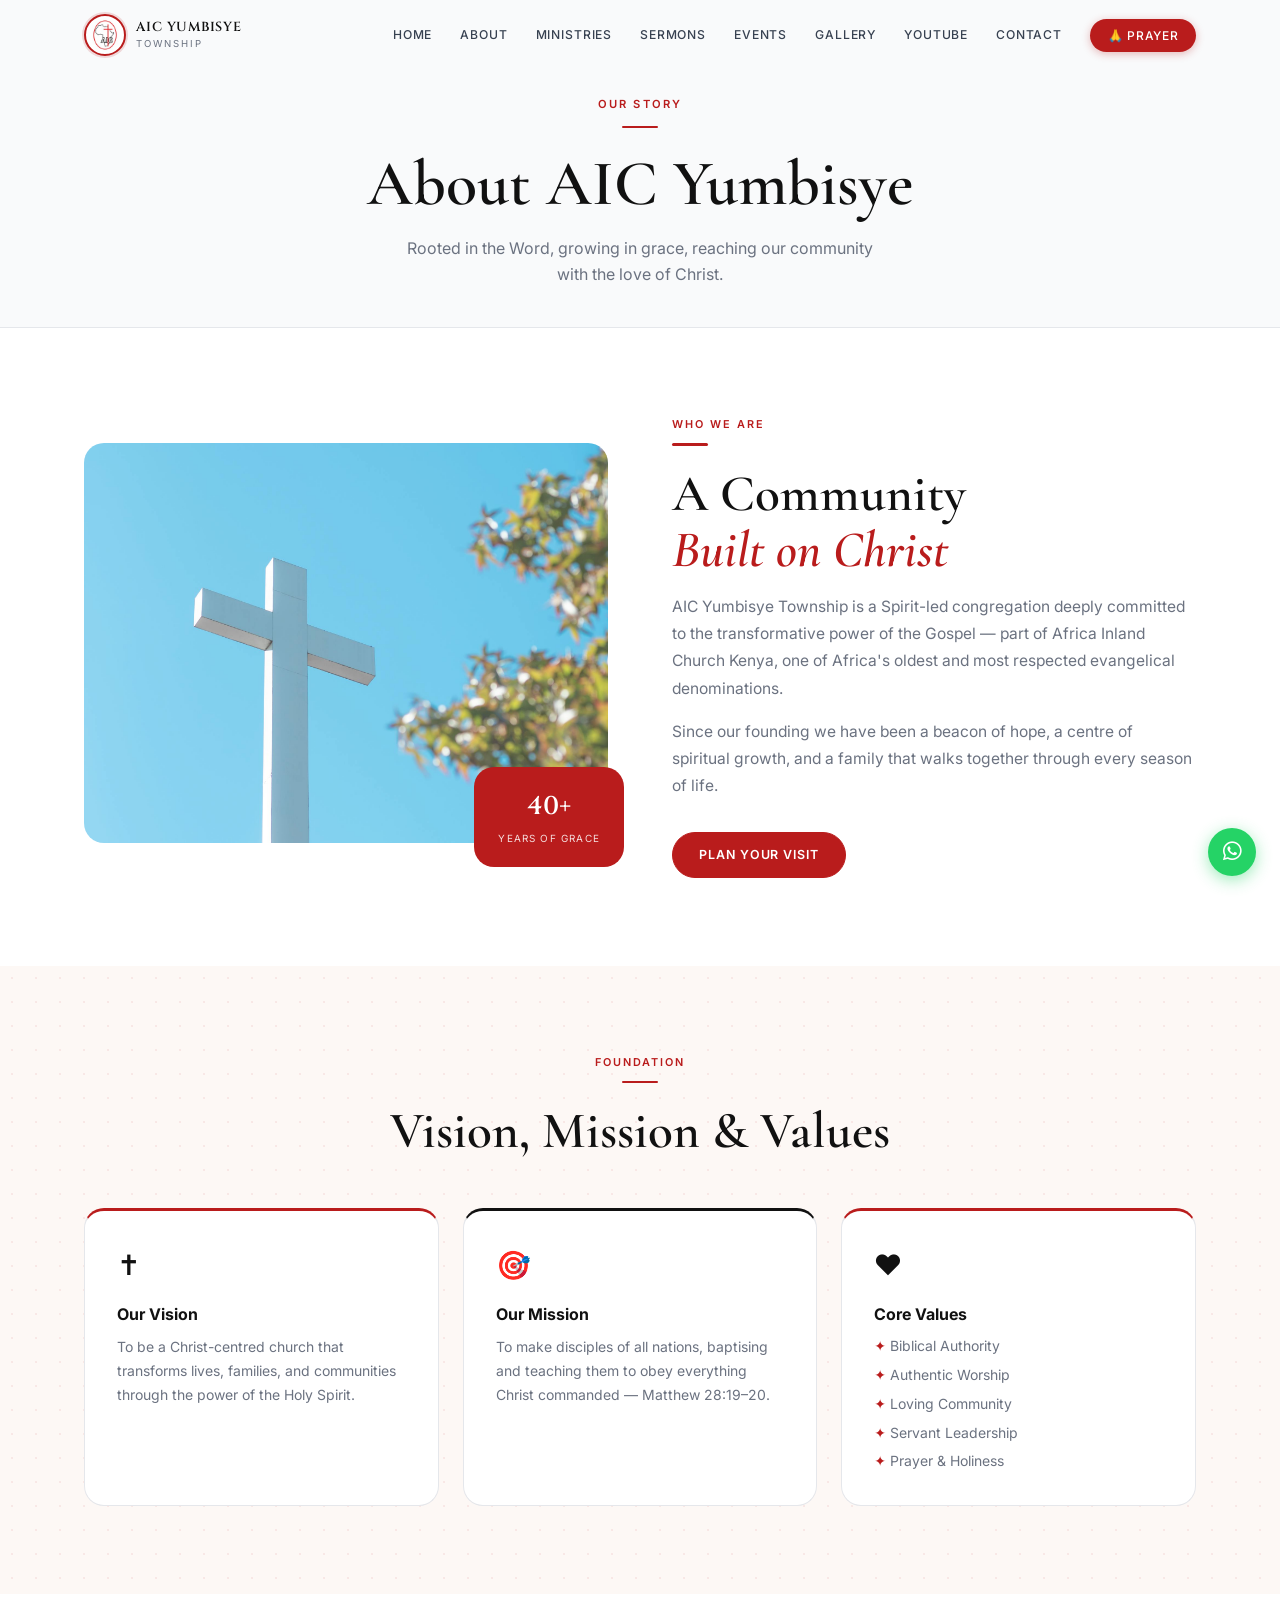
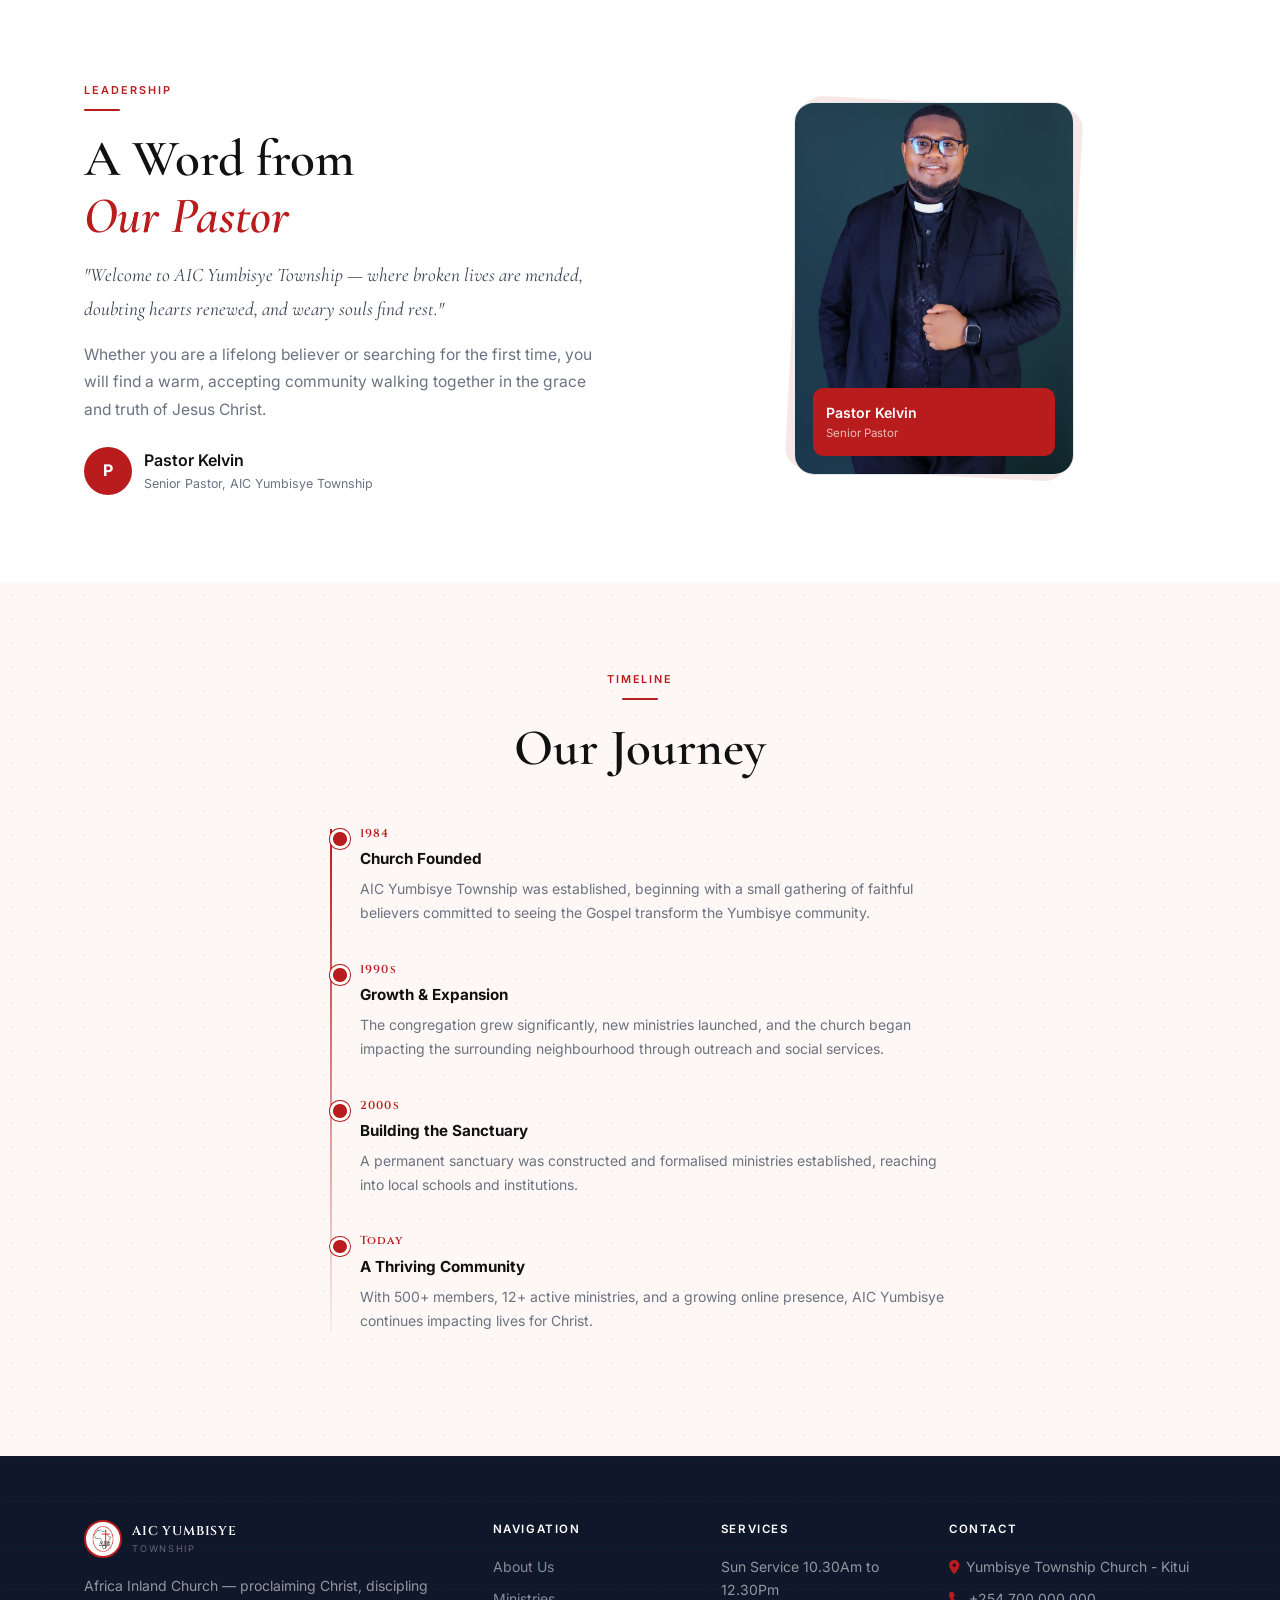
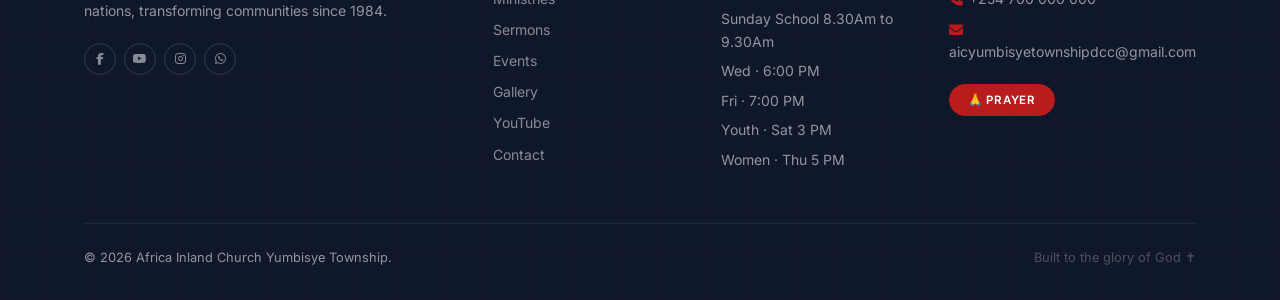
==== commit 5a10dda7: "fixed pastor photo and alignment of service hours" ====
--- a/pages/about.html
+++ b/pages/about.html
@@ -130,8 +130,9 @@
       <div class="reveal-r" style="display:flex;justify-content:center;">
         <div style="position:relative;width:min(280px,100%);">
           <div style="position:absolute;inset:0;background:var(--red);border-radius:var(--r-lg);transform:rotate(3deg);opacity:.1;"></div>
-          <div style="position:relative;background:var(--bg-2);border-radius:var(--r-lg);border:1px solid var(--line);aspect-ratio:3/4;display:flex;align-items:center;justify-content:center;overflow:hidden;">
-            <div style="text-align:center;color:var(--ink-3);opacity:.35;"><i class="fas fa-user-tie" style="font-size:4rem;display:block;margin-bottom:.5rem;"></i><span class="text-xs">Pastor's Photo</span></div>
+<div
+  style="position:relative;background:var(--bg-2);border-radius:var(--r-lg);border:1px solid var(--line);aspect-ratio:3/4;overflow:hidden;">
+  <img src="../images/pastor3.jpeg" alt="Pastor Kelvin" style="width:100%;height:100%;object-fit:cover;display:block;">
             <div style="position:absolute;bottom:1.1rem;left:1.1rem;right:1.1rem;background:var(--red);border-radius:.65rem;padding:.85rem;">
               <div style="color:#fff;font-weight:600;font-size:.88rem;">Pastor Kelvin</div>
               <div style="color:rgba(255,255,255,.7);font-size:.72rem;">Senior Pastor</div>
@@ -193,8 +194,8 @@
         </div>
       </div>
       <div><h5>Navigation</h5><a href="../pages/about.html">About Us</a><a href="../pages/ministries.html">Ministries</a><a href="../pages/sermons.html">Sermons</a><a href="../pages/events.html">Events</a><a href="../pages/gallery.html">Gallery</a><a href="../pages/youtube.html">YouTube</a><a href="../pages/contact.html">Contact</a></div>
-      <div><h5>Services</h5><p style="margin-bottom:.45rem;font-size:.875rem;">Sun · 9:00 AM</p><p style="margin-bottom:.45rem;font-size:.875rem;">Sun School · 9 AM</p><p style="margin-bottom:.45rem;font-size:.875rem;">Wed · 6:00 PM</p><p style="margin-bottom:.45rem;font-size:.875rem;">Fri · 7:00 PM</p><p style="margin-bottom:.45rem;font-size:.875rem;">Youth · Sat 3 PM</p><p style="font-size:.875rem;">Women · Thu 5 PM</p></div>
-      <div><h5>Contact</h5><p style="margin-bottom:.55rem;font-size:.875rem;"><i class="fas fa-map-marker-alt" style="color:var(--red);margin-right:.35rem;"></i>Yumbisye, Nairobi</p><p style="margin-bottom:.55rem;font-size:.875rem;"><i class="fas fa-phone" style="color:var(--red);margin-right:.35rem;"></i>+254 700 000 000</p><p style="margin-bottom:1.25rem;font-size:.875rem;"><i class="fas fa-envelope" style="color:var(--red);margin-right:.35rem;"></i>info@aicyumbisye.org</p><button onclick="openP()" class="btn btn-sm" style="background:var(--red);color:#fff;border-color:var(--red);">🙏 Prayer</button></div>
+      <div><h5>Services</h5><p style="margin-bottom:.45rem;font-size:.875rem;">Sun Service 10.30Am to 12.30Pm</p><p style="margin-bottom:.45rem;font-size:.875rem;">Sunday School 8.30Am to 9.30Am</p><p style="margin-bottom:.45rem;font-size:.875rem;">Wed · 6:00 PM</p><p style="margin-bottom:.45rem;font-size:.875rem;">Fri · 7:00 PM</p><p style="margin-bottom:.45rem;font-size:.875rem;">Youth · Sat 3 PM</p><p style="font-size:.875rem;">Women · Thu 5 PM</p></div>
+      <div><h5>Contact</h5><p style="margin-bottom:.55rem;font-size:.875rem;"><i class="fas fa-map-marker-alt" style="color:var(--red);margin-right:.35rem;"></i>Yumbisye Township Church - Kitui</p><p style="margin-bottom:.55rem;font-size:.875rem;"><i class="fas fa-phone" style="color:var(--red);margin-right:.35rem;"></i>+254 700 000 000</p><p style="margin-bottom:1.25rem;font-size:.875rem;"><i class="fas fa-envelope" style="color:var(--red);margin-right:.35rem;"></i>aicyumbisyetownshipdcc@gmail.com</p><button onclick="openP()" class="btn btn-sm" style="background:var(--red);color:#fff;border-color:var(--red);">🙏 Prayer</button></div>
     </div>
     <div style="border-top:1px solid rgba(255,255,255,.07);padding-top:1.5rem;display:flex;justify-content:space-between;align-items:center;flex-wrap:wrap;gap:1rem;">
       <p style="font-size:.8rem;">© <span id="yr"></span> Africa Inland Church Yumbisye Township.</p>
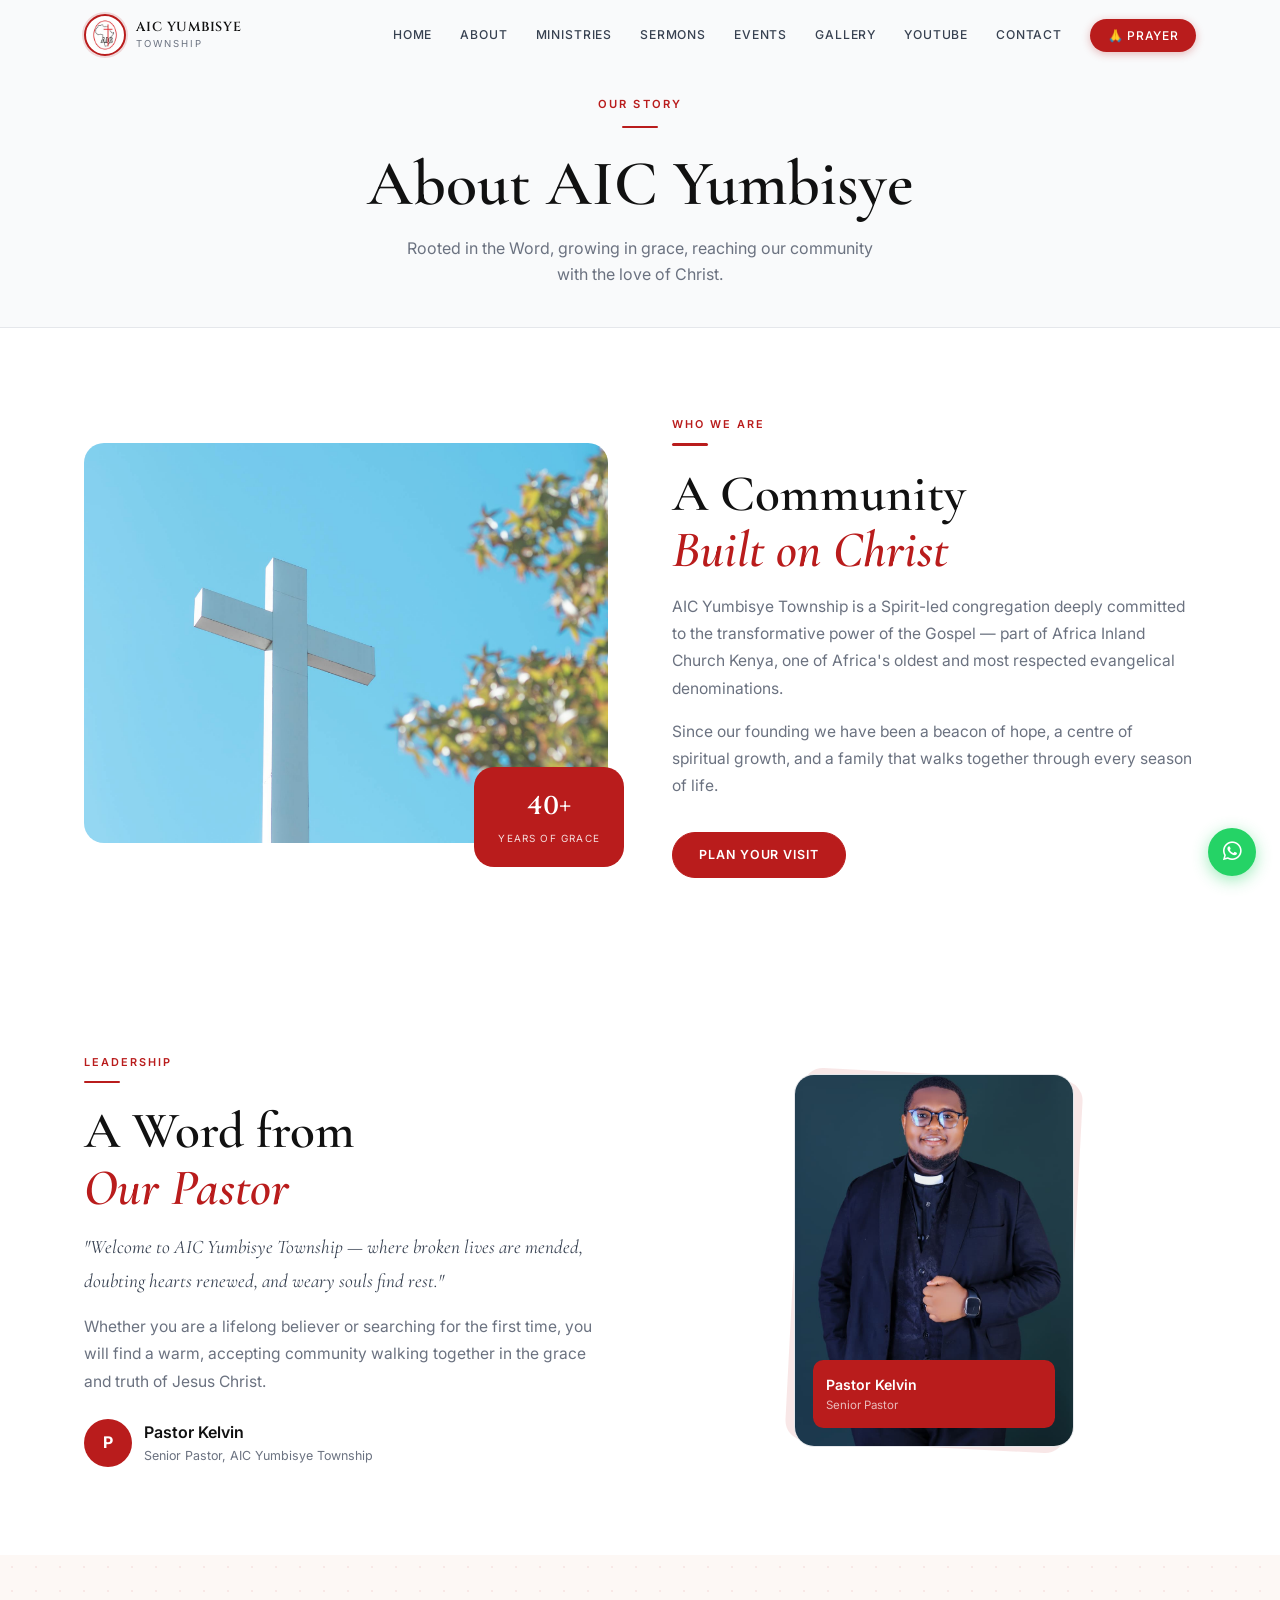
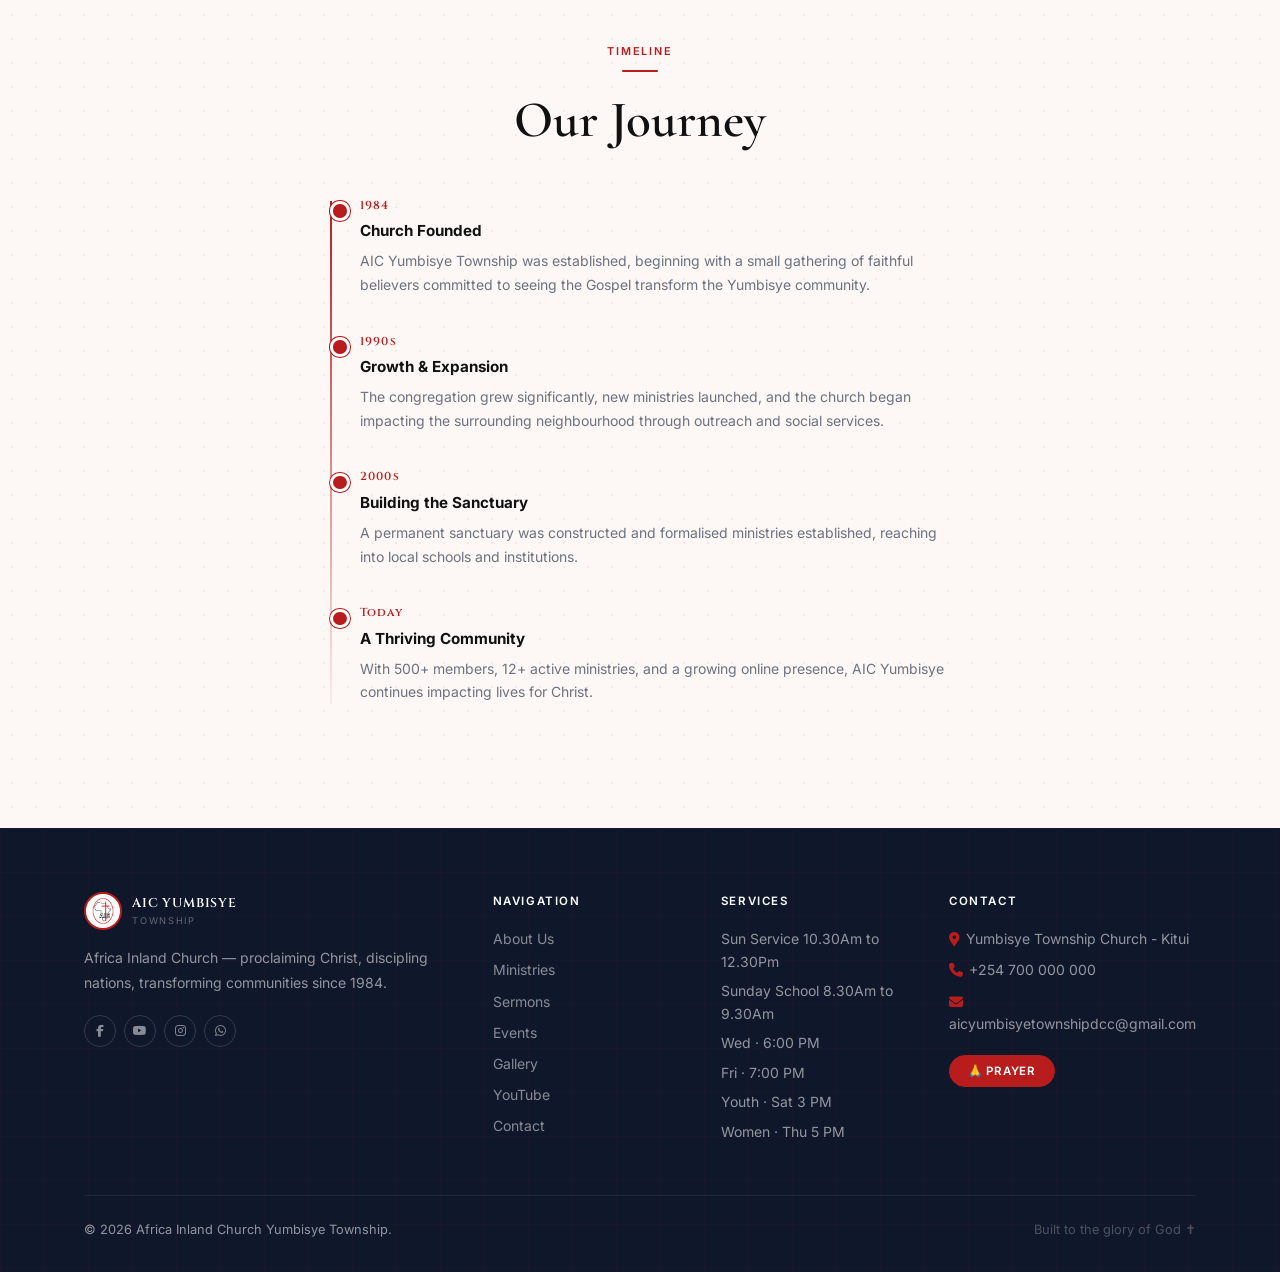
==== commit e160557d: "changes" ====
--- a/pages/about.html
+++ b/pages/about.html
@@ -85,34 +85,7 @@
   </div>
 </section>
 
-<section class="sec pattern">
-  <div class="wrap">
-    <div class="center reveal" style="margin-bottom:3rem;"><span class="eyebrow">Foundation</span><span class="rule center"></span><h2 class="sec-title">Vision, Mission & Values</h2></div>
-    <div class="g3">
-      <div class="card reveal" style="padding:2rem;border-top:3px solid var(--red);">
-        <div style="font-size:1.75rem;margin-bottom:.9rem;">✝</div>
-        <h4 style="margin-bottom:.5rem;">Our Vision</h4>
-        <p class="text-sm text-muted" style="line-height:1.7;">To be a Christ-centred church that transforms lives, families, and communities through the power of the Holy Spirit.</p>
-      </div>
-      <div class="card reveal" style="padding:2rem;border-top:3px solid var(--ink);">
-        <div style="font-size:1.75rem;margin-bottom:.9rem;">🎯</div>
-        <h4 style="margin-bottom:.5rem;">Our Mission</h4>
-        <p class="text-sm text-muted" style="line-height:1.7;">To make disciples of all nations, baptising and teaching them to obey everything Christ commanded — Matthew 28:19–20.</p>
-      </div>
-      <div class="card reveal" style="padding:2rem;border-top:3px solid var(--red);">
-        <div style="font-size:1.75rem;margin-bottom:.9rem;">❤️</div>
-        <h4 style="margin-bottom:.5rem;">Core Values</h4>
-        <div style="display:flex;flex-direction:column;gap:.4rem;">
-          <div class="text-sm text-muted"><span class="text-red">✦</span> Biblical Authority</div>
-          <div class="text-sm text-muted"><span class="text-red">✦</span> Authentic Worship</div>
-          <div class="text-sm text-muted"><span class="text-red">✦</span> Loving Community</div>
-          <div class="text-sm text-muted"><span class="text-red">✦</span> Servant Leadership</div>
-          <div class="text-sm text-muted"><span class="text-red">✦</span> Prayer & Holiness</div>
-        </div>
-      </div>
-    </div>
-  </div>
-</section>
+
 
 <section class="sec bg-white">
   <div class="wrap">
